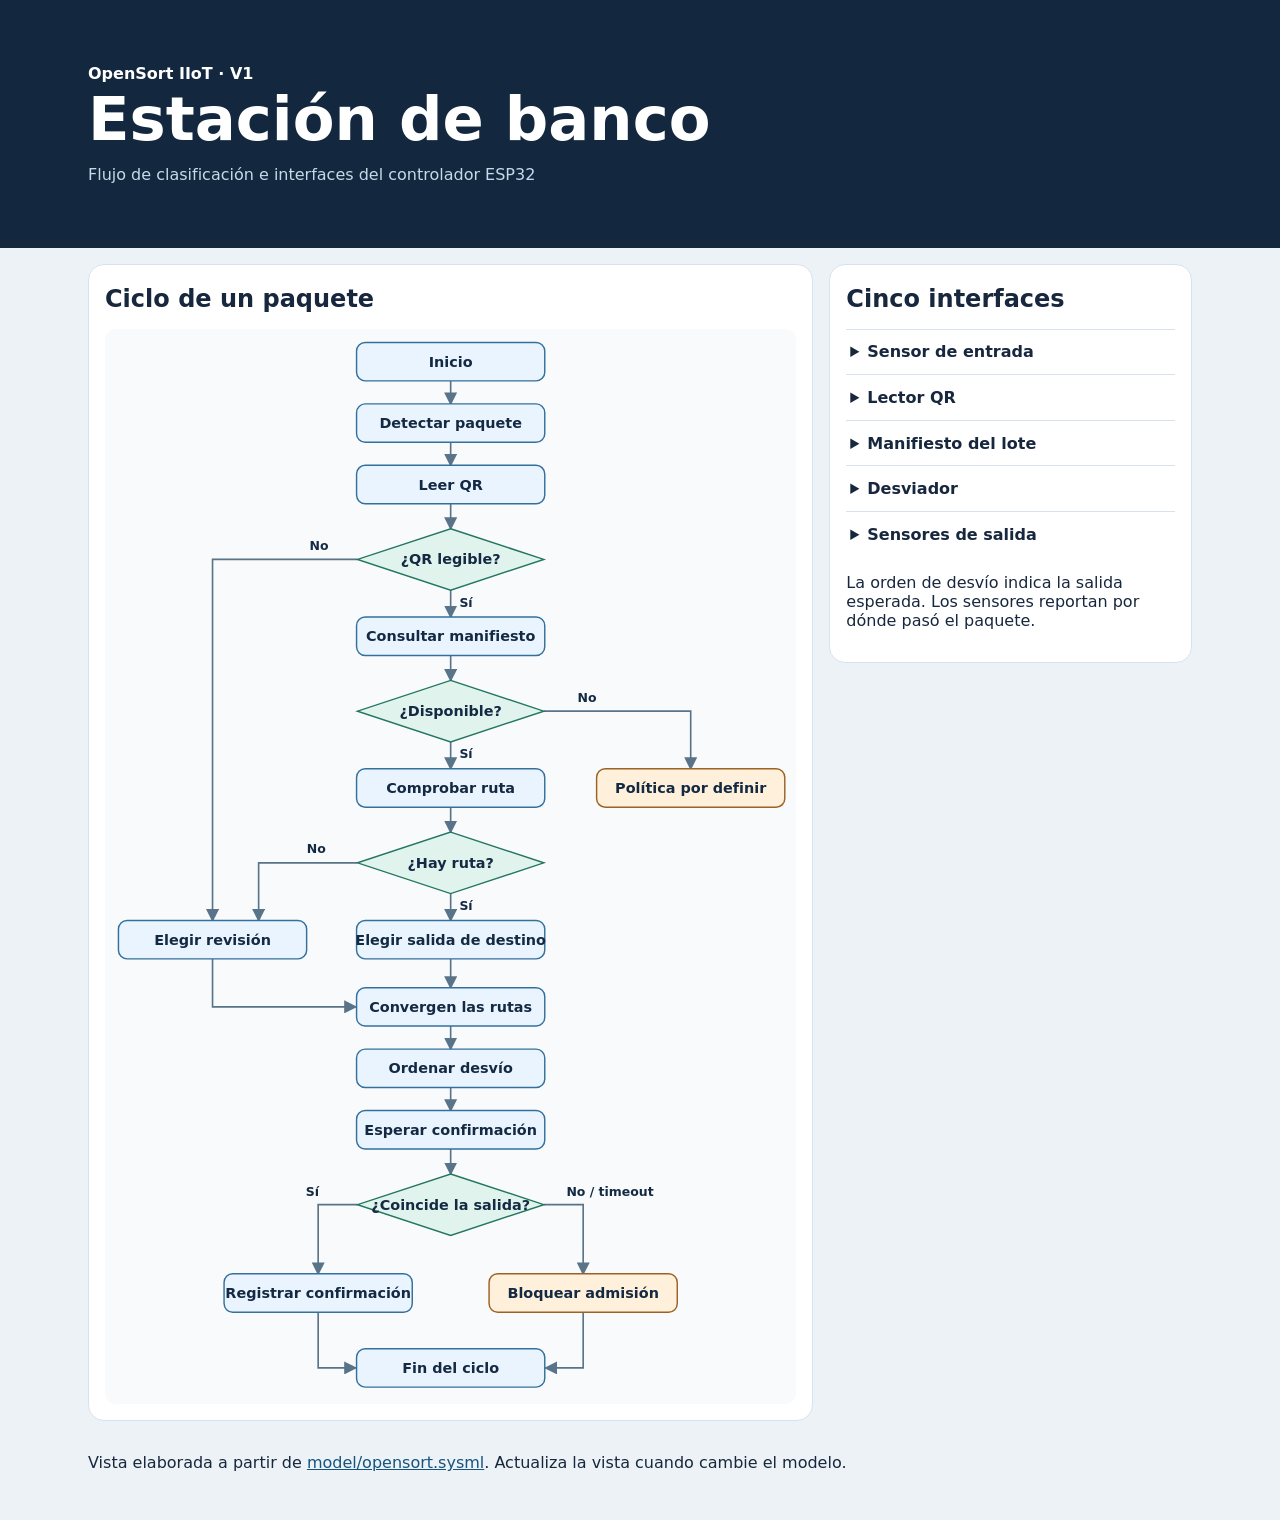
==== docs/estacion-v1.html @ ebf0a2b6 "Visualizar el ciclo y las interfaces de OpenSort V1" ====
<!doctype html>
<html lang="es">
<head>
<meta charset="utf-8">
<meta name="viewport" content="width=device-width, initial-scale=1">
<title>OpenSort V1 · Estación de banco</title>
<style>
:root { color-scheme: light; font-family: system-ui,sans-serif; color:#17273d; background:#edf2f6; }
* { box-sizing:border-box; }
body { margin:0; }
header { background:#13283f; color:#fff; padding:clamp(1.5rem,5vw,4rem) max(1rem,calc((100vw - 69rem)/2)); }
h1 { font-size:clamp(2rem,5vw,3.8rem); margin:.25rem 0; line-height:1.08; }
header p { margin:.75rem 0 0; color:#c7d9e8; }
main { max-width:71rem; margin:auto; padding:1rem; display:grid; gap:1rem; }
@media(min-width:62rem) { main { grid-template-columns: 2fr 1fr; align-items:start; } }
section { background:white; border:1px solid #d8e2ec; border-radius:1rem; padding:1rem; min-width:0; }
h2 { margin:.25rem 0 1rem; }
svg { display:block; width:100%; height:auto; background:#f8fafc; border-radius:.65rem; }
svg text { text-anchor:middle; fill:#142a43; font-size:15px; font-weight:650; }
svg g rect,svg g path { fill:#e9f4ff; stroke:#34709c; stroke-width:1.5; }
svg g.decision path { fill:#e0f4ed; stroke:#247661; }
svg g.warning rect { fill:#fff0db; stroke:#9c6223; }
svg .edge { fill:none; stroke:#597388; stroke-width:1.7; marker-end:url(#arrow); }
svg .label { font-size:13px; }
.diagram { overflow-x:auto; }
.diagram svg { min-width:34rem; }
summary { cursor:pointer; padding:.8rem .25rem; font-weight:700; }
details { border-top:1px solid #d8e2ec; }
details p { margin:.1rem .25rem .8rem; }
a { color:#15547e; }
footer { max-width:71rem; margin:auto; padding:0 1rem 2rem; }
</style>
</head>
<body>
<header><strong>OpenSort IIoT · V1</strong><h1>Estación de banco</h1><p>Flujo de clasificación e interfaces del controlador ESP32</p></header>
<main>
<section aria-labelledby="cycle"><h2 id="cycle">Ciclo de un paquete</h2>
<div class="diagram" tabindex="0" role="region" aria-label="Diagrama desplazable horizontalmente">
<svg viewBox="0 0 720 1120" role="img" aria-labelledby="diagram-title diagram-desc">
<title id="diagram-title">Flujo de clasificación de OpenSort</title>
<desc id="diagram-desc">Un QR ilegible o sin ruta se envía a revisión. Un manifiesto indisponible tiene una política pendiente. Tanto la salida de destino como la de revisión deben confirmarse. Una salida distinta o un timeout bloquea la admisión.</desc>
<defs><marker id="arrow" markerWidth="8" markerHeight="8" refX="7" refY="4" orient="auto"><path d="M0 0L8 4 0 8Z" fill="#597388"/></marker></defs>
<path class="edge" d="M360 54V78"/>
<path class="edge" d="M360 118V142"/>
<path class="edge" d="M360 182V208"/>
<path class="edge" d="M360 272V300"/><text class="label" x="376" y="290">Sí</text>
<path class="edge" d="M263 240H112V616"/><text class="label" x="223" y="230">No</text>
<path class="edge" d="M360 340V366"/>
<path class="edge" d="M360 430V458"/><text class="label" x="376" y="447">Sí</text>
<path class="edge" d="M457 398H610V458"/><text class="label" x="502" y="388">No</text>
<path class="edge" d="M360 498V524"/>
<path class="edge" d="M360 588V616"/><text class="label" x="376" y="605">Sí</text>
<path class="edge" d="M263 556H160V616"/><text class="label" x="220" y="546">No</text>
<path class="edge" d="M360 656V686"/>
<path class="edge" d="M112 656V706H261"/>
<path class="edge" d="M360 726V750"/>
<path class="edge" d="M360 790V814"/>
<path class="edge" d="M360 854V880"/>
<path class="edge" d="M263 912H222V984"/><text class="label" x="216" y="903">Sí</text>
<path class="edge" d="M457 912H498V984"/><text class="label" x="526" y="903">No / timeout</text>
<path class="edge" d="M222 1024V1082H261"/>
<path class="edge" d="M498 1024V1082H459"/><g class="" transform="translate(360 34)"><rect x="-98" y="-20" width="196" height="40" rx="9"/><text dy=".35em">Inicio</text></g>
<g class="" transform="translate(360 98)"><rect x="-98" y="-20" width="196" height="40" rx="9"/><text dy=".35em">Detectar paquete</text></g>
<g class="" transform="translate(360 162)"><rect x="-98" y="-20" width="196" height="40" rx="9"/><text dy=".35em">Leer QR</text></g>
<g class="decision" transform="translate(360 240)"><path d="M0 -32L97 0 0 32 -97 0Z"/><text dy=".35em">¿QR legible?</text></g>
<g class="" transform="translate(360 320)"><rect x="-98" y="-20" width="196" height="40" rx="9"/><text dy=".35em">Consultar manifiesto</text></g>
<g class="decision" transform="translate(360 398)"><path d="M0 -32L97 0 0 32 -97 0Z"/><text dy=".35em">¿Disponible?</text></g>
<g class="" transform="translate(360 478)"><rect x="-98" y="-20" width="196" height="40" rx="9"/><text dy=".35em">Comprobar ruta</text></g>
<g class="decision" transform="translate(360 556)"><path d="M0 -32L97 0 0 32 -97 0Z"/><text dy=".35em">¿Hay ruta?</text></g>
<g class="" transform="translate(360 636)"><rect x="-98" y="-20" width="196" height="40" rx="9"/><text dy=".35em">Elegir salida de destino</text></g>
<g class="" transform="translate(112 636)"><rect x="-98" y="-20" width="196" height="40" rx="9"/><text dy=".35em">Elegir revisión</text></g>
<g class="warning" transform="translate(610 478)"><rect x="-98" y="-20" width="196" height="40" rx="9"/><text dy=".35em">Política por definir</text></g>
<g class="" transform="translate(360 706)"><rect x="-98" y="-20" width="196" height="40" rx="9"/><text dy=".35em">Convergen las rutas</text></g>
<g class="" transform="translate(360 770)"><rect x="-98" y="-20" width="196" height="40" rx="9"/><text dy=".35em">Ordenar desvío</text></g>
<g class="" transform="translate(360 834)"><rect x="-98" y="-20" width="196" height="40" rx="9"/><text dy=".35em">Esperar confirmación</text></g>
<g class="decision" transform="translate(360 912)"><path d="M0 -32L97 0 0 32 -97 0Z"/><text dy=".35em">¿Coincide la salida?</text></g>
<g class="" transform="translate(222 1004)"><rect x="-98" y="-20" width="196" height="40" rx="9"/><text dy=".35em">Registrar confirmación</text></g>
<g class="warning" transform="translate(498 1004)"><rect x="-98" y="-20" width="196" height="40" rx="9"/><text dy=".35em">Bloquear admisión</text></g>
<g class="" transform="translate(360 1082)"><rect x="-98" y="-20" width="196" height="40" rx="9"/><text dy=".35em">Fin del ciclo</text></g>
</svg></div>
</section>
<section aria-labelledby="interfaces"><h2 id="interfaces">Cinco interfaces</h2>
<details><summary>Sensor de entrada</summary><p>Sensor → ESP32</p><p><code>PackageDetected</code></p><p>Abre un ciclo si la estación está libre.</p></details>
<details><summary>Lector QR</summary><p>Lector → ESP32</p><p><code>QrResult</code></p><p>Legibilidad e identificador del paquete, cuando está disponible.</p></details>
<details><summary>Manifiesto del lote</summary><p>ESP32 ↔ Fuente del manifiesto</p><p><code>DestinationQuery / DestinationResult</code></p><p>Consulta por identificador. Devuelve destino, identificador desconocido o indisponibilidad.</p></details>
<details><summary>Desviador</summary><p>ESP32 → Desviador</p><p><code>DivertOrder</code></p><p>Indica la salida esperada.</p></details>
<details><summary>Sensores de salida</summary><p>Sensores → ESP32</p><p><code>ExitObservation</code></p><p>Indica la salida observada, incluida la de revisión.</p></details>
<p>La orden de desvío indica la salida esperada. Los sensores reportan por dónde pasó el paquete.</p>
</section>
</main>
<footer><p>Vista elaborada a partir de <a href="https://github.com/rodolfotiburcio/OpenSort/blob/27c2668124ff5950f1e2eaede5d1f7a91feb62de/model/opensort.sysml">model/opensort.sysml</a>. Actualiza la vista cuando cambie el modelo.</p></footer>
</body>
</html>
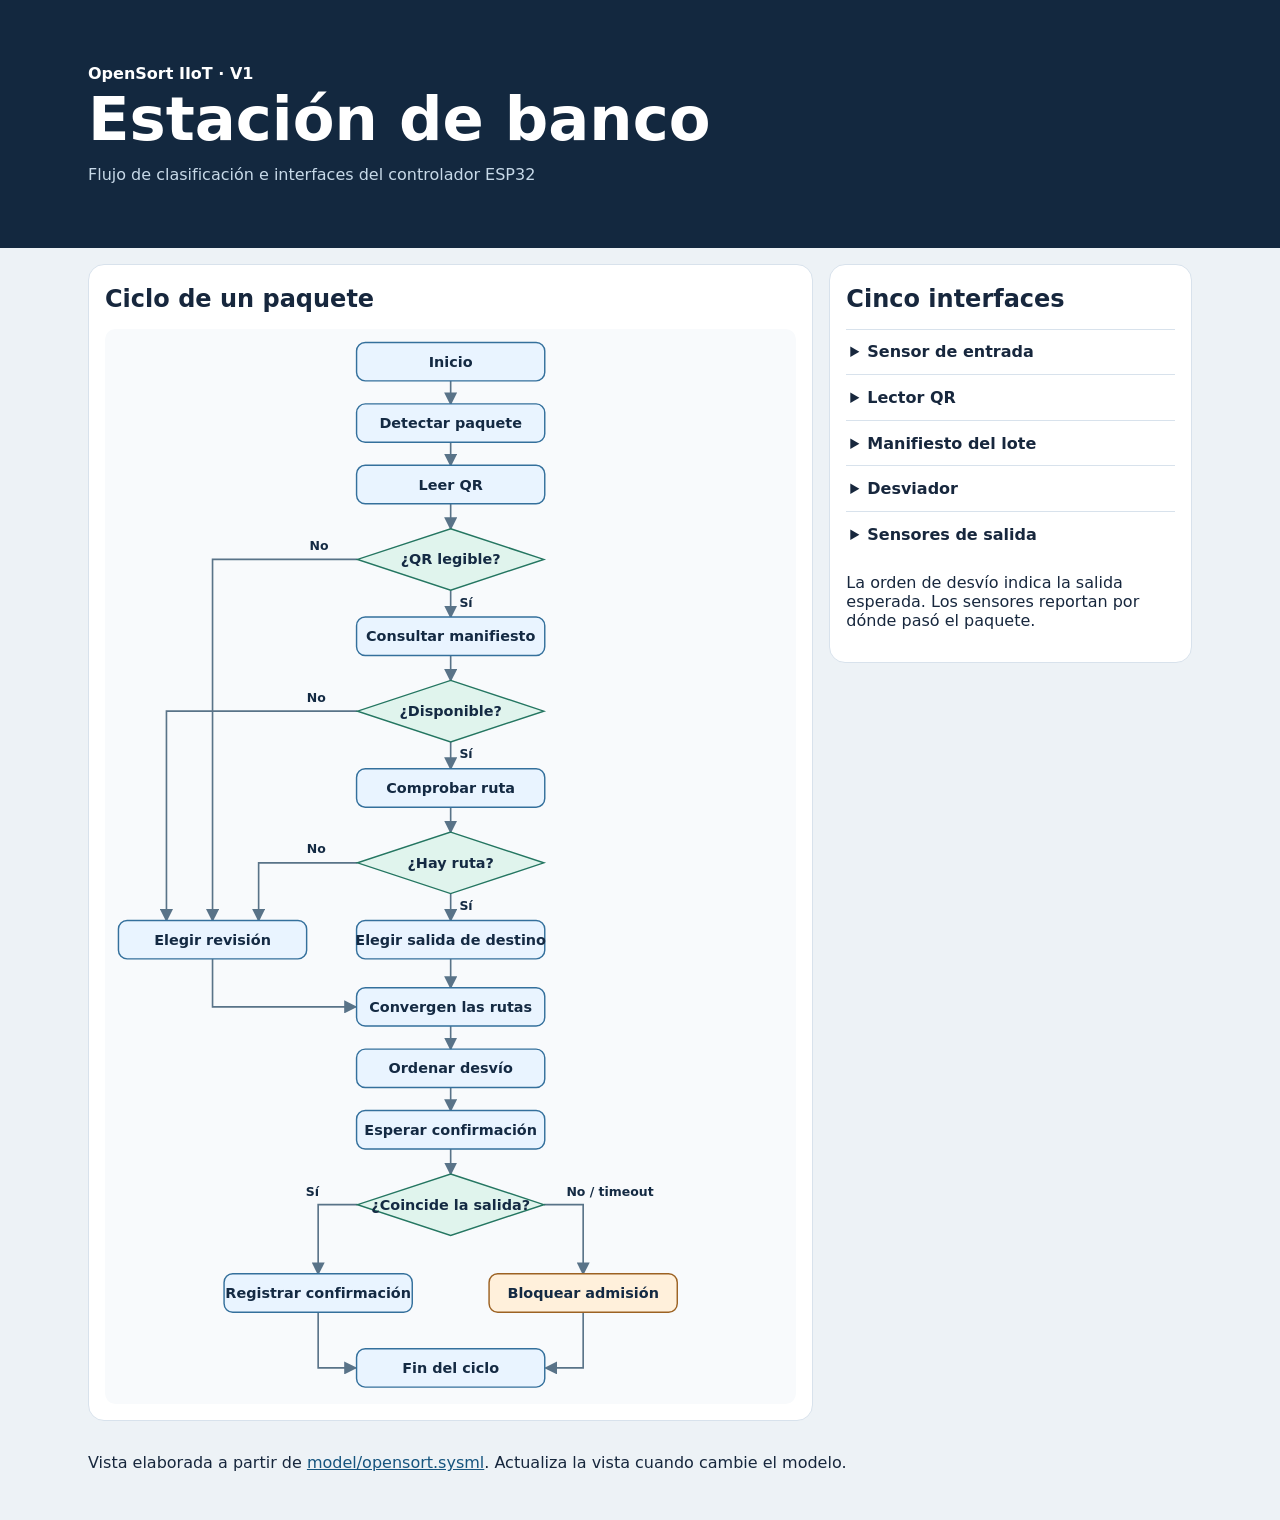
==== commit a02d36b7: "Enviar a revisión sin manifiesto y actualizar estado de V1" ====
--- a/docs/estacion-v1.html
+++ b/docs/estacion-v1.html
@@ -38,7 +38,7 @@
 <div class="diagram" tabindex="0" role="region" aria-label="Diagrama desplazable horizontalmente">
 <svg viewBox="0 0 720 1120" role="img" aria-labelledby="diagram-title diagram-desc">
 <title id="diagram-title">Flujo de clasificación de OpenSort</title>
-<desc id="diagram-desc">Un QR ilegible o sin ruta se envía a revisión. Un manifiesto indisponible tiene una política pendiente. Tanto la salida de destino como la de revisión deben confirmarse. Una salida distinta o un timeout bloquea la admisión.</desc>
+<desc id="diagram-desc">Un paquete sin QR, con QR ilegible, ID desconocido o sin ruta se envía a revisión. Si el manifiesto no se encuentra o no está disponible, también se envía a revisión. Tanto la salida de destino como la de revisión deben confirmarse. Una salida distinta o un timeout bloquea la admisión.</desc>
 <defs><marker id="arrow" markerWidth="8" markerHeight="8" refX="7" refY="4" orient="auto"><path d="M0 0L8 4 0 8Z" fill="#597388"/></marker></defs>
 <path class="edge" d="M360 54V78"/>
 <path class="edge" d="M360 118V142"/>
@@ -47,7 +47,7 @@
 <path class="edge" d="M263 240H112V616"/><text class="label" x="223" y="230">No</text>
 <path class="edge" d="M360 340V366"/>
 <path class="edge" d="M360 430V458"/><text class="label" x="376" y="447">Sí</text>
-<path class="edge" d="M457 398H610V458"/><text class="label" x="502" y="388">No</text>
+<path class="edge" d="M263 398H64V616"/><text class="label" x="220" y="388">No</text>
 <path class="edge" d="M360 498V524"/>
 <path class="edge" d="M360 588V616"/><text class="label" x="376" y="605">Sí</text>
 <path class="edge" d="M263 556H160V616"/><text class="label" x="220" y="546">No</text>
@@ -69,7 +69,6 @@
 <g class="decision" transform="translate(360 556)"><path d="M0 -32L97 0 0 32 -97 0Z"/><text dy=".35em">¿Hay ruta?</text></g>
 <g class="" transform="translate(360 636)"><rect x="-98" y="-20" width="196" height="40" rx="9"/><text dy=".35em">Elegir salida de destino</text></g>
 <g class="" transform="translate(112 636)"><rect x="-98" y="-20" width="196" height="40" rx="9"/><text dy=".35em">Elegir revisión</text></g>
-<g class="warning" transform="translate(610 478)"><rect x="-98" y="-20" width="196" height="40" rx="9"/><text dy=".35em">Política por definir</text></g>
 <g class="" transform="translate(360 706)"><rect x="-98" y="-20" width="196" height="40" rx="9"/><text dy=".35em">Convergen las rutas</text></g>
 <g class="" transform="translate(360 770)"><rect x="-98" y="-20" width="196" height="40" rx="9"/><text dy=".35em">Ordenar desvío</text></g>
 <g class="" transform="translate(360 834)"><rect x="-98" y="-20" width="196" height="40" rx="9"/><text dy=".35em">Esperar confirmación</text></g>
@@ -81,13 +80,13 @@
 </section>
 <section aria-labelledby="interfaces"><h2 id="interfaces">Cinco interfaces</h2>
 <details><summary>Sensor de entrada</summary><p>Sensor → ESP32</p><p><code>PackageDetected</code></p><p>Abre un ciclo si la estación está libre.</p></details>
-<details><summary>Lector QR</summary><p>Lector → ESP32</p><p><code>QrResult</code></p><p>Legibilidad e identificador del paquete, cuando está disponible.</p></details>
-<details><summary>Manifiesto del lote</summary><p>ESP32 ↔ Fuente del manifiesto</p><p><code>DestinationQuery / DestinationResult</code></p><p>Consulta por identificador. Devuelve destino, identificador desconocido o indisponibilidad.</p></details>
+<details><summary>Lector QR</summary><p>Lector → ESP32</p><p><code>QrResult</code></p><p>Legibilidad e identificador del paquete, cuando está disponible. Sin QR o con lectura fallida, se envía a revisión.</p></details>
+<details><summary>Manifiesto del lote</summary><p>ESP32 ↔ Fuente del manifiesto</p><p><code>DestinationQuery / DestinationResult</code></p><p>Consulta por identificador. Devuelve destino, identificador desconocido o indisponibilidad. Si el manifiesto no se encuentra o no está disponible, se envía a revisión.</p></details>
 <details><summary>Desviador</summary><p>ESP32 → Desviador</p><p><code>DivertOrder</code></p><p>Indica la salida esperada.</p></details>
 <details><summary>Sensores de salida</summary><p>Sensores → ESP32</p><p><code>ExitObservation</code></p><p>Indica la salida observada, incluida la de revisión.</p></details>
 <p>La orden de desvío indica la salida esperada. Los sensores reportan por dónde pasó el paquete.</p>
 </section>
 </main>
-<footer><p>Vista elaborada a partir de <a href="https://github.com/rodolfotiburcio/OpenSort/blob/27c2668124ff5950f1e2eaede5d1f7a91feb62de/model/opensort.sysml">model/opensort.sysml</a>. Actualiza la vista cuando cambie el modelo.</p></footer>
+<footer><p>Vista elaborada a partir de <a href="https://github.com/rodolfotiburcio/OpenSort/blob/model/opensort-v1-sysml/model/opensort.sysml">model/opensort.sysml</a>. Actualiza la vista cuando cambie el modelo.</p></footer>
 </body>
 </html>
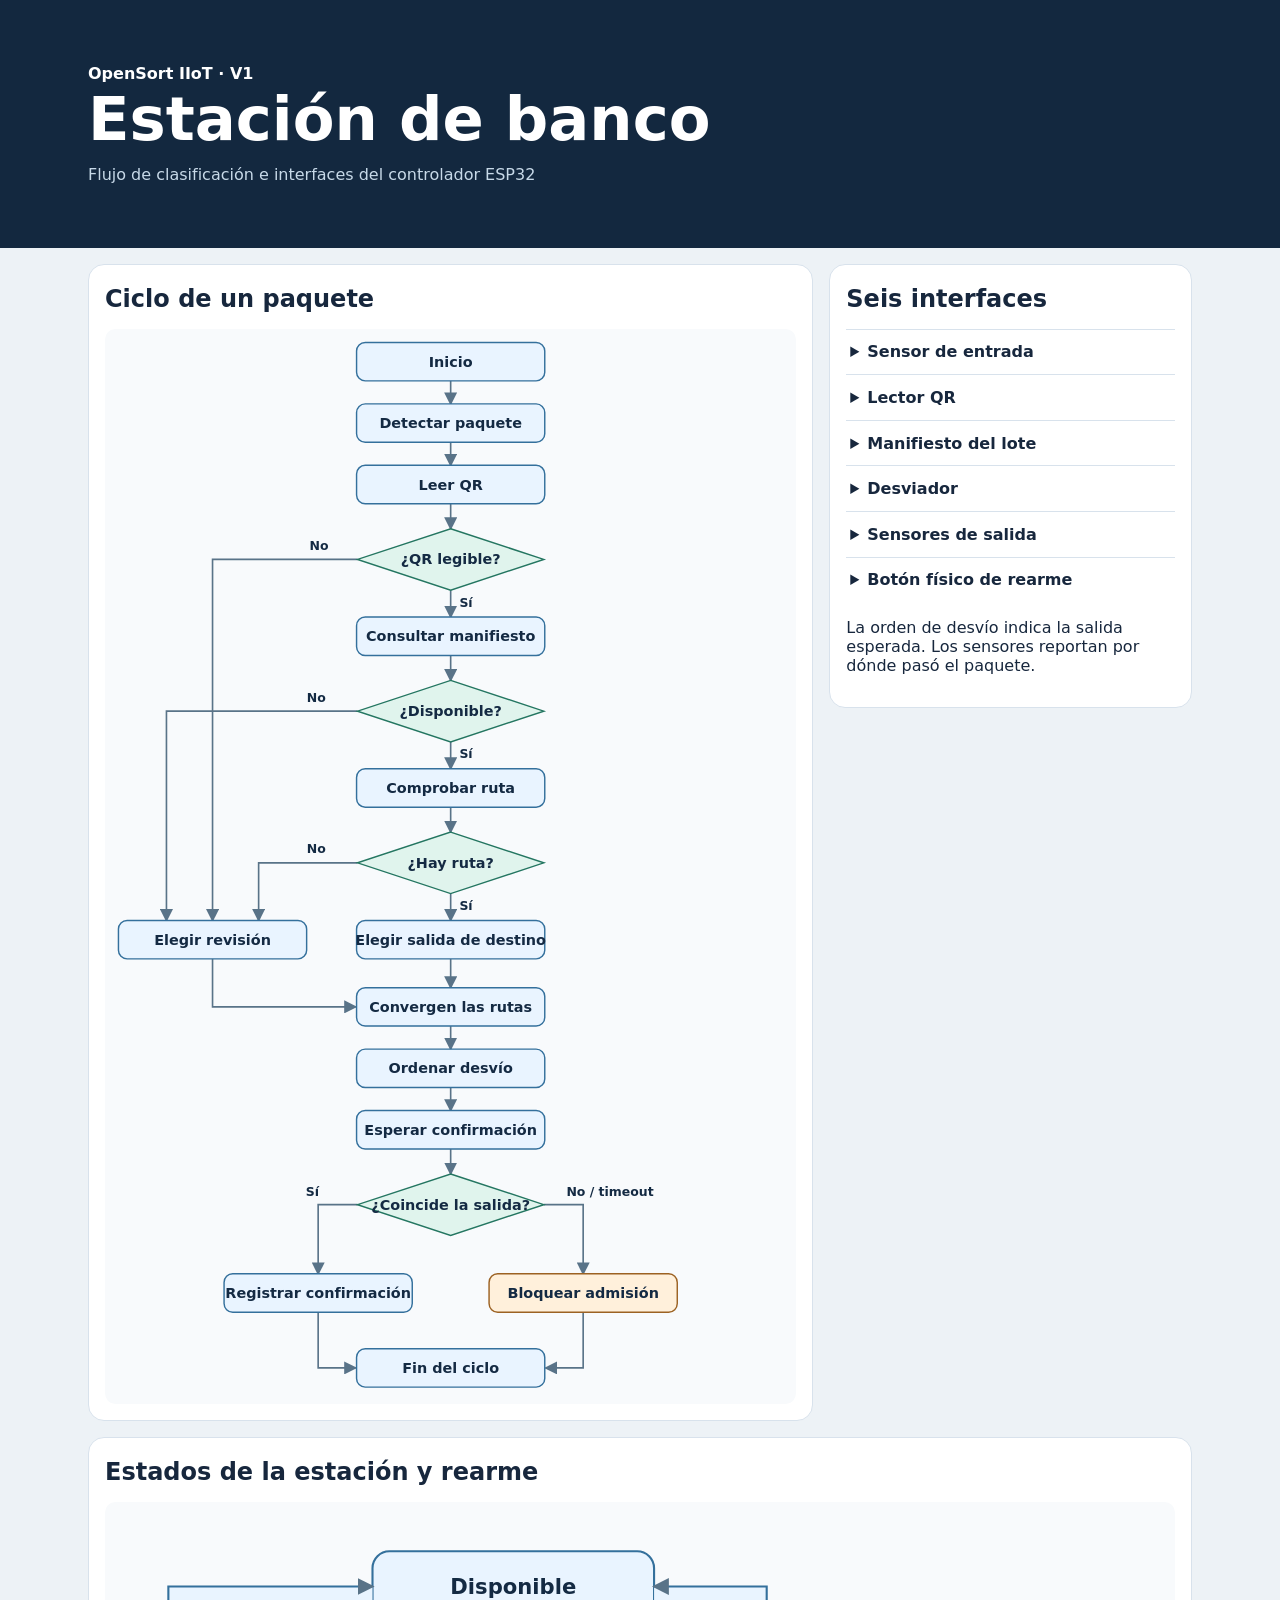
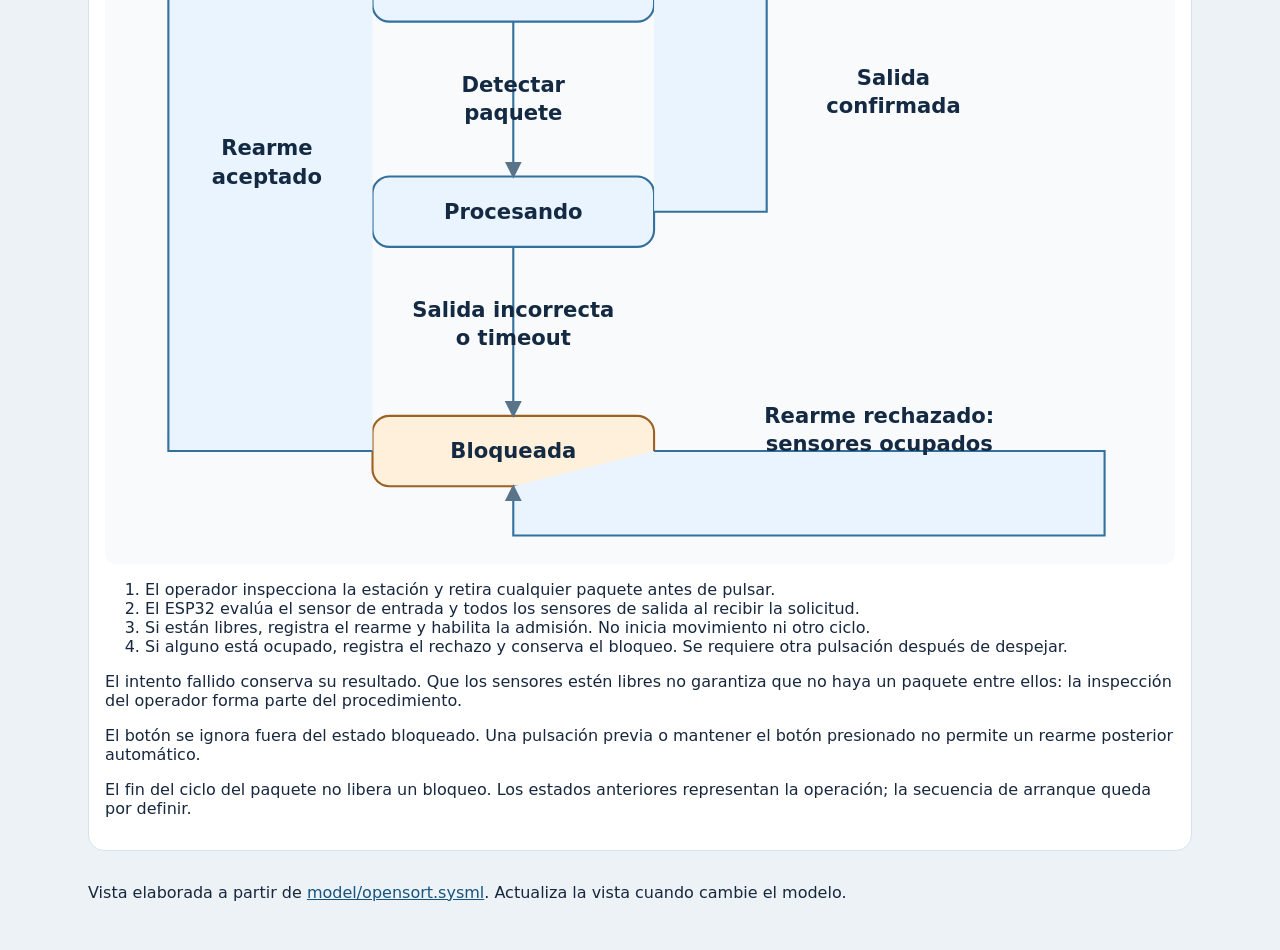
==== commit 9705a822: "Modelar botón de rearme y estados de la estación V1" ====
--- a/docs/estacion-v1.html
+++ b/docs/estacion-v1.html
@@ -78,15 +78,46 @@
 <g class="" transform="translate(360 1082)"><rect x="-98" y="-20" width="196" height="40" rx="9"/><text dy=".35em">Fin del ciclo</text></g>
 </svg></div>
 </section>
-<section aria-labelledby="interfaces"><h2 id="interfaces">Cinco interfaces</h2>
+<section aria-labelledby="interfaces"><h2 id="interfaces">Seis interfaces</h2>
 <details><summary>Sensor de entrada</summary><p>Sensor → ESP32</p><p><code>PackageDetected</code></p><p>Abre un ciclo si la estación está libre.</p></details>
 <details><summary>Lector QR</summary><p>Lector → ESP32</p><p><code>QrResult</code></p><p>Legibilidad e identificador del paquete, cuando está disponible. Sin QR o con lectura fallida, se envía a revisión.</p></details>
 <details><summary>Manifiesto del lote</summary><p>ESP32 ↔ Fuente del manifiesto</p><p><code>DestinationQuery / DestinationResult</code></p><p>Consulta por identificador. Devuelve destino, identificador desconocido o indisponibilidad. Si el manifiesto no se encuentra o no está disponible, se envía a revisión.</p></details>
 <details><summary>Desviador</summary><p>ESP32 → Desviador</p><p><code>DivertOrder</code></p><p>Indica la salida esperada.</p></details>
 <details><summary>Sensores de salida</summary><p>Sensores → ESP32</p><p><code>ExitObservation</code></p><p>Indica la salida observada, incluida la de revisión.</p></details>
+<details><summary>Botón físico de rearme</summary><p>Botón → ESP32</p><p><code>ResetRequested</code></p><p>Una nueva pulsación confirma que el operador inspeccionó y despejó la estación. Solo se acepta estando bloqueada y con el sensor de entrada y todos los sensores de salida libres.</p></details>
 <p>La orden de desvío indica la salida esperada. Los sensores reportan por dónde pasó el paquete.</p>
 </section>
+<section aria-labelledby="states" style="grid-column:1/-1">
+<h2 id="states">Estados de la estación y rearme</h2>
+<svg viewBox="0 0 760 470" role="img" aria-labelledby="states-title states-desc">
+<title id="states-title">Disponible, procesando y bloqueada</title>
+<desc id="states-desc">Detectar un paquete pasa de disponible a procesando. Una salida confirmada vuelve a disponible. Una salida incorrecta o un timeout bloquea. Una nueva solicitud de rearme con todos los sensores libres vuelve a disponible; con sensores ocupados mantiene el bloqueo.</desc>
+<defs><marker id="state-arrow" markerWidth="8" markerHeight="8" refX="7" refY="4" orient="auto"><path d="M0 0L8 4 0 8Z" fill="#597388"/></marker></defs>
+<g transform="translate(290 60)"><rect x="-100" y="-25" width="200" height="50" rx="12"/><text dy=".35em">Disponible</text></g>
+<g transform="translate(290 220)"><rect x="-100" y="-25" width="200" height="50" rx="12"/><text dy=".35em">Procesando</text></g>
+<g class="warning" transform="translate(290 390)"><rect x="-100" y="-25" width="200" height="50" rx="12"/><text dy=".35em">Bloqueada</text></g>
+<g fill="none" stroke="#597388" stroke-width="2" marker-end="url(#state-arrow)">
+<path d="M290 85V195"/><path d="M390 220H470V60H390"/>
+<path d="M290 245V365"/><path d="M190 390H45V60H190"/>
+<path d="M390 390H710V450H290V415"/>
+</g>
+<text x="290" y="135"><tspan x="290">Detectar</tspan><tspan x="290" dy="20">paquete</tspan></text>
+<text x="560" y="130"><tspan x="560">Salida</tspan><tspan x="560" dy="20">confirmada</tspan></text>
+<text x="290" y="295"><tspan x="290">Salida incorrecta</tspan><tspan x="290" dy="20">o timeout</tspan></text>
+<text x="115" y="180"><tspan x="115">Rearme</tspan><tspan x="115" dy="20">aceptado</tspan></text>
+<text x="550" y="370"><tspan x="550">Rearme rechazado:</tspan><tspan x="550" dy="20">sensores ocupados</tspan></text>
+</svg>
+<ol>
+<li>El operador inspecciona la estación y retira cualquier paquete antes de pulsar.</li>
+<li>El ESP32 evalúa el sensor de entrada y todos los sensores de salida al recibir la solicitud.</li>
+<li>Si están libres, registra el rearme y habilita la admisión. No inicia movimiento ni otro ciclo.</li>
+<li>Si alguno está ocupado, registra el rechazo y conserva el bloqueo. Se requiere otra pulsación después de despejar.</li>
+</ol>
+<p>El intento fallido conserva su resultado. Que los sensores estén libres no garantiza que no haya un paquete entre ellos: la inspección del operador forma parte del procedimiento.</p>
+<p>El botón se ignora fuera del estado bloqueado. Una pulsación previa o mantener el botón presionado no permite un rearme posterior automático.</p>
+<p>El fin del ciclo del paquete no libera un bloqueo. Los estados anteriores representan la operación; la secuencia de arranque queda por definir.</p>
+</section>
 </main>
-<footer><p>Vista elaborada a partir de <a href="https://github.com/rodolfotiburcio/OpenSort/blob/model/opensort-v1-sysml/model/opensort.sysml">model/opensort.sysml</a>. Actualiza la vista cuando cambie el modelo.</p></footer>
+<footer><p>Vista elaborada a partir de <a href="../model/opensort.sysml">model/opensort.sysml</a>. Actualiza la vista cuando cambie el modelo.</p></footer>
 </body>
 </html>
